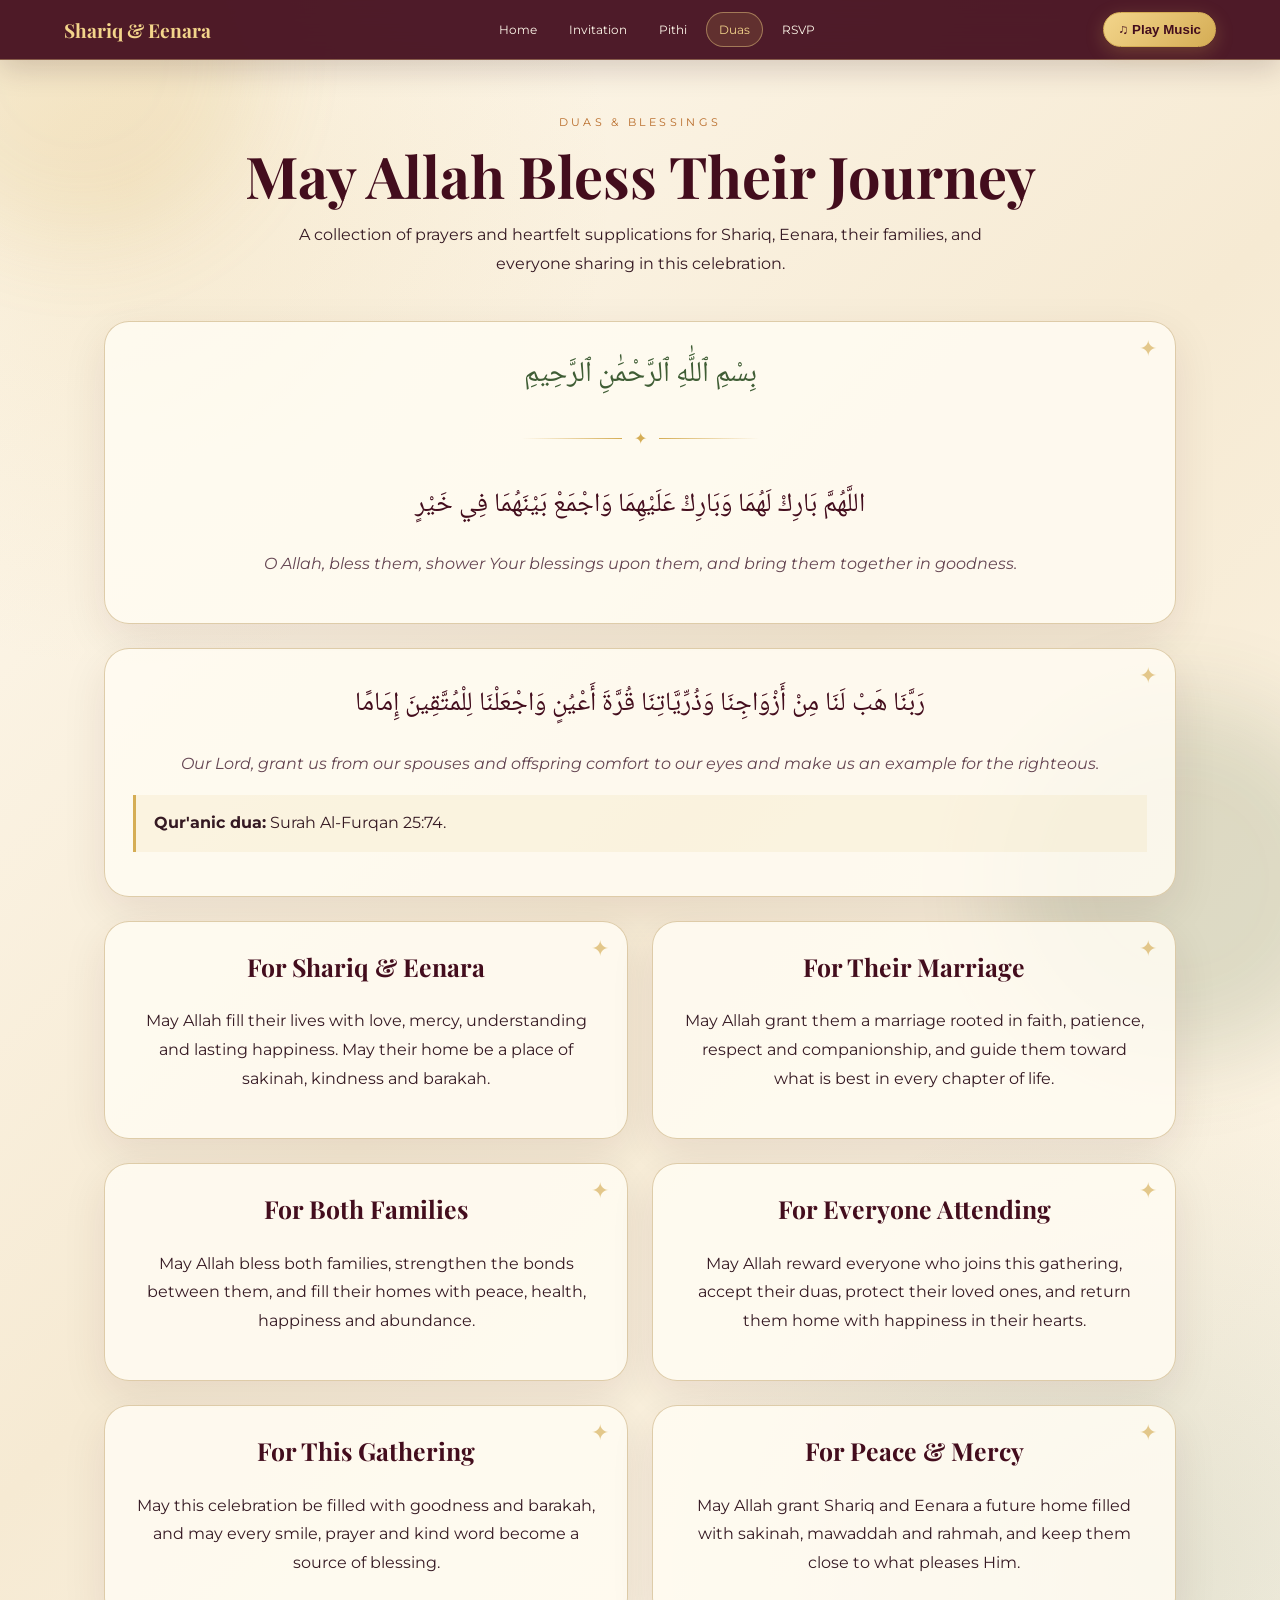
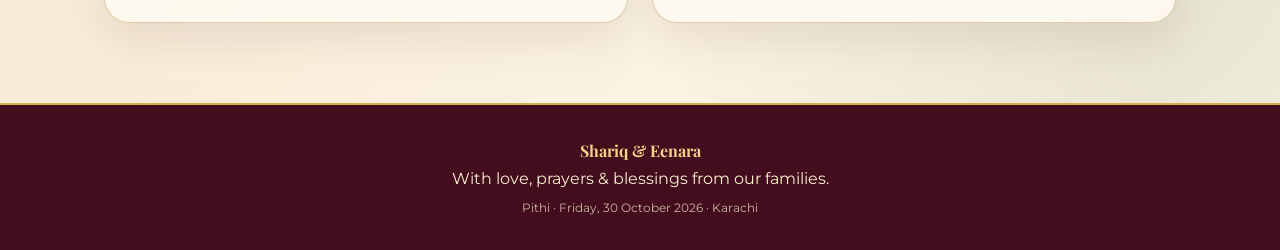
==== duas.html @ 4c94699b "Add files via upload" ====
<!doctype html>
<html lang="en"><head><meta charset="utf-8"><meta name="viewport" content="width=device-width,initial-scale=1">
<title>Duas & Blessings | Shariq & Eenara</title><meta name="description" content="Wedding invitation for Shariq & Eenara — Pithi, Friday 30 October 2026, Karachi.">
<link rel="stylesheet" href="styles.css"></head><body>
<header class="topbar">
  <a class="brand" href="index.html">Shariq & Eenara</a>
  <nav class="nav">
    <a href="index.html">Home</a><a href="story.html">Invitation</a><a href="event.html">Pithi</a>
    <a href="duas.html">Duas</a><a href="rsvp.html">RSVP</a>
  </nav>
  <div class="music-wrap"><button class="music-btn" type="button">♫ Play Music</button></div>
</header>
<div id="ytplayer" class="music-frame" aria-hidden="true"></div>
<main>
<div class="section-title"><div class="small">Duas & Blessings</div><h1>May Allah Bless Their Journey</h1>
<p>A collection of prayers and heartfelt supplications for Shariq, Eenara, their families, and everyone sharing in this celebration.</p></div>
<div class="card center">
 <div class="bismillah">بِسْمِ ٱللَّٰهِ ٱلرَّحْمَٰنِ ٱلرَّحِيمِ</div>
 <div class="divider">✦</div>
 <div class="arabic">اللَّهُمَّ بَارِكْ لَهُمَا وَبَارِكْ عَلَيْهِمَا وَاجْمَعْ بَيْنَهُمَا فِي خَيْرٍ</div>
 <p class="meaning">O Allah, bless them, shower Your blessings upon them, and bring them together in goodness.</p>
</div>
<div class="card center" style="margin-top:24px">
 <div class="arabic">رَبَّنَا هَبْ لَنَا مِنْ أَزْوَاجِنَا وَذُرِّيَّاتِنَا قُرَّةَ أَعْيُنٍ وَاجْعَلْنَا لِلْمُتَّقِينَ إِمَامًا</div>
 <p class="meaning">Our Lord, grant us from our spouses and offspring comfort to our eyes and make us an example for the righteous.</p>
 <p class="notice" style="text-align:left"><strong>Qur'anic dua:</strong> Surah Al-Furqan 25:74.</p>
</div>
<div class="grid" style="margin-top:24px">
 <div class="card center"><h3>For Shariq & Eenara</h3><p>May Allah fill their lives with love, mercy, understanding and lasting happiness. May their home be a place of sakinah, kindness and barakah.</p></div>
 <div class="card center"><h3>For Their Marriage</h3><p>May Allah grant them a marriage rooted in faith, patience, respect and companionship, and guide them toward what is best in every chapter of life.</p></div>
 <div class="card center"><h3>For Both Families</h3><p>May Allah bless both families, strengthen the bonds between them, and fill their homes with peace, health, happiness and abundance.</p></div>
 <div class="card center"><h3>For Everyone Attending</h3><p>May Allah reward everyone who joins this gathering, accept their duas, protect their loved ones, and return them home with happiness in their hearts.</p></div>
 <div class="card center"><h3>For This Gathering</h3><p>May this celebration be filled with goodness and barakah, and may every smile, prayer and kind word become a source of blessing.</p></div>
 <div class="card center"><h3>For Peace & Mercy</h3><p>May Allah grant Shariq and Eenara a future home filled with sakinah, mawaddah and rahmah, and keep them close to what pleases Him.</p></div>
</div>
</main>
<footer><div><strong>Shariq & Eenara</strong></div><div style="margin-top:8px">With love, prayers & blessings from our families.</div><div style="margin-top:12px;font-size:.75rem;opacity:.75">Pithi · Friday, 30 October 2026 · Karachi</div></footer>
<script src="script.js"></script></body></html>
---- styles.css ----
@import url('https://fonts.googleapis.com/css2?family=Cormorant+Garamond:wght@400;500;600;700&family=Playfair+Display:wght@500;600;700&family=Montserrat:wght@400;500;600&family=Noto+Naskh+Arabic:wght@400;600;700&display=swap');

:root{
  --maroon:#65152a; --burgundy:#430d1d; --mehndi:#3f5d35;
  --gold:#d5ad55; --gold2:#f3d58b; --cream:#fff8e9;
  --ivory:#f9f1df; --ink:#351923; --saffron:#b86b28;
}
*{box-sizing:border-box}
html{scroll-behavior:smooth}
body{
  margin:0; color:var(--ink); background:
  radial-gradient(circle at 10% 10%,rgba(213,173,85,.16),transparent 24%),
  radial-gradient(circle at 90% 85%,rgba(63,93,53,.13),transparent 25%),
  linear-gradient(135deg,#fffaf0,#f6ead3 48%,#fff9ed);
  font-family:Montserrat,Arial,sans-serif; min-height:100vh;
}
body:before,body:after{
  content:"";position:fixed;inset:auto;z-index:-1;pointer-events:none;
  width:360px;height:360px;border-radius:50%;filter:blur(45px);opacity:.15;
  background:var(--gold);animation:drift 13s ease-in-out infinite alternate;
}
body:before{top:-120px;left:-100px} body:after{bottom:-160px;right:-80px;background:var(--mehndi);animation-delay:-4s}
@keyframes drift{to{transform:translate(70px,35px) scale(1.12)}}

.topbar{
  position:sticky;top:0;z-index:50;display:flex;align-items:center;justify-content:space-between;
  padding:12px 5%;background:rgba(67,13,29,.94);backdrop-filter:blur(12px);
  border-bottom:1px solid rgba(243,213,139,.35);box-shadow:0 8px 30px rgba(43,10,19,.18)
}
.brand{color:var(--gold2);font-family:"Playfair Display",serif;font-size:1.2rem;font-weight:700;text-decoration:none}
.nav{display:flex;gap:6px;flex-wrap:wrap;justify-content:flex-end}
.nav a{
  color:#fff8ea;text-decoration:none;padding:9px 12px;border-radius:999px;font-size:.76rem;
  transition:.25s;border:1px solid transparent
}
.nav a:hover,.nav a.active{background:rgba(213,173,85,.14);border-color:rgba(243,213,139,.45);color:var(--gold2)}
.music-btn{
  border:1px solid var(--gold);background:linear-gradient(135deg,var(--gold2),var(--gold));
  color:var(--burgundy);font-weight:700;border-radius:999px;padding:9px 14px;cursor:pointer;
  box-shadow:0 5px 18px rgba(213,173,85,.25);white-space:nowrap
}
.music-wrap{display:flex;gap:8px;align-items:center}
.music-status{color:#ffeec0;font-size:.68rem;display:none}
.music-frame{position:fixed;width:1px;height:1px;left:-20px;bottom:-20px;opacity:.01;pointer-events:none}

main{padding:45px 5% 80px;max-width:1200px;margin:auto}
.hero{
  min-height:calc(100vh - 78px);display:grid;place-items:center;text-align:center;position:relative;overflow:hidden;
  padding:50px 10px;
}
.ornament{
  width:min(760px,96%);padding:55px 28px;position:relative;
  border:1px solid rgba(160,117,42,.6);border-radius:34px;
  background:rgba(255,250,239,.72);box-shadow:0 24px 70px rgba(70,18,30,.14);
  backdrop-filter:blur(8px);animation:rise 1.1s ease both
}
.ornament:before,.ornament:after{
  content:"";position:absolute;width:95px;height:95px;border:2px solid var(--gold);
  opacity:.65;transform:rotate(45deg);border-radius:18px
}
.ornament:before{top:-44px;left:-44px;border-right:0;border-bottom:0}
.ornament:after{bottom:-44px;right:-44px;border-left:0;border-top:0}
.bismillah{font-family:"Noto Naskh Arabic",serif;font-size:1.8rem;color:var(--mehndi);margin-bottom:15px}
.kicker{letter-spacing:.35em;text-transform:uppercase;color:var(--saffron);font-size:.72rem;font-weight:600}
.names{font-family:"Cormorant Garamond",serif;font-size:clamp(4rem,10vw,7.2rem);line-height:.75;color:var(--burgundy);margin:22px 0}
.names span{display:block;font-size:.52em;color:var(--gold);line-height:1.3;font-family:"Playfair Display",serif}
.subtitle{font-family:"Cormorant Garamond",serif;font-size:1.45rem;max-width:650px;margin:0 auto 24px}
.date-pill{display:inline-block;padding:11px 22px;border:1px solid var(--gold);border-radius:999px;color:var(--burgundy);background:#fffdf6;font-weight:600}
.photo{
  width:min(330px,72vw);aspect-ratio:3/4;object-fit:cover;object-position:center;border-radius:180px 180px 28px 28px;
  border:8px solid #fff8e9;outline:1px solid var(--gold);box-shadow:0 20px 55px rgba(67,13,29,.25);
  animation:float 5s ease-in-out infinite
}
.hero-photo{margin:32px auto 0;display:block}
@keyframes float{50%{transform:translateY(-9px)}}
@keyframes rise{from{opacity:0;transform:translateY(25px)}to{opacity:1;transform:none}}

.sparkles{position:absolute;inset:0;overflow:hidden;pointer-events:none}
.sparkles i{position:absolute;width:5px;height:5px;background:var(--gold2);border-radius:50%;box-shadow:0 0 13px var(--gold2);animation:twinkle 4s infinite}
.sparkles i:nth-child(1){left:8%;top:30%;animation-delay:-1s}.sparkles i:nth-child(2){left:86%;top:22%;animation-delay:-2s}
.sparkles i:nth-child(3){left:16%;top:75%;animation-delay:-3s}.sparkles i:nth-child(4){left:78%;top:78%;animation-delay:-1.5s}
.sparkles i:nth-child(5){left:50%;top:12%;animation-delay:-.5s}
@keyframes twinkle{50%{transform:scale(2);opacity:.35}100%{opacity:.9}}

.section-title{text-align:center;margin:10px auto 42px}
.section-title .small{color:var(--saffron);text-transform:uppercase;letter-spacing:.3em;font-size:.7rem}
.section-title h1,.section-title h2{font-family:"Playfair Display",serif;color:var(--burgundy);font-size:clamp(2.2rem,5vw,3.6rem);margin:8px 0}
.section-title p{max-width:700px;margin:auto;line-height:1.8}
.grid{display:grid;grid-template-columns:repeat(2,minmax(0,1fr));gap:24px}
.card{
  background:rgba(255,252,243,.85);border:1px solid rgba(160,117,42,.35);border-radius:25px;padding:28px;
  box-shadow:0 15px 45px rgba(65,16,29,.09);position:relative;overflow:hidden
}
.card:after{content:"✦";position:absolute;right:18px;top:12px;color:var(--gold);font-size:1.4rem;opacity:.65}
.card h3{font-family:"Playfair Display",serif;color:var(--burgundy);font-size:1.55rem;margin-top:0}
.card p{line-height:1.8}
.family-name{font-family:"Cormorant Garamond",serif;font-size:2rem;color:var(--mehndi)}
.arabic{font-family:"Noto Naskh Arabic",serif;font-size:1.65rem;line-height:2.15;color:var(--burgundy);direction:rtl;text-align:center}
.meaning{text-align:center;color:#654653;font-style:italic;line-height:1.8}
.center{text-align:center}
.divider{display:flex;align-items:center;gap:12px;justify-content:center;color:var(--gold);margin:30px 0}
.divider:before,.divider:after{content:"";height:1px;background:linear-gradient(90deg,transparent,var(--gold));width:100px}.divider:after{background:linear-gradient(90deg,var(--gold),transparent)}
.venue{font-family:"Cormorant Garamond",serif;font-size:2rem;color:var(--burgundy)}
.btn{
 display:inline-block;text-decoration:none;border-radius:999px;padding:13px 21px;margin:7px 4px;
 background:var(--burgundy);color:#fff7e8;border:1px solid var(--burgundy);font-weight:600;transition:.25s
}
.btn:hover{transform:translateY(-2px);box-shadow:0 10px 24px rgba(67,13,29,.2)}
.btn.alt{background:transparent;color:var(--burgundy);border-color:var(--gold)}
.countdown{display:grid;grid-template-columns:repeat(4,1fr);gap:12px;max-width:700px;margin:28px auto}
.time-box{background:var(--burgundy);color:#fff7e7;border-radius:18px;padding:17px 8px;border:1px solid var(--gold);box-shadow:0 10px 25px rgba(67,13,29,.13)}
.time-box strong{font-family:"Playfair Display",serif;font-size:2rem;display:block;color:var(--gold2)}
.time-box span{font-size:.62rem;letter-spacing:.15em;text-transform:uppercase}
.notice{padding:14px 18px;border-left:3px solid var(--gold);background:rgba(213,173,85,.09);line-height:1.7}
footer{background:var(--burgundy);color:#fcefd0;text-align:center;padding:35px 5%;border-top:2px solid var(--gold)}
footer strong{font-family:"Playfair Display",serif;color:var(--gold2)}
@media(max-width:800px){
 .topbar{align-items:flex-start;gap:10px}.nav{display:none}.topbar:focus-within .nav,.topbar:hover .nav{display:flex}
 .music-status{display:none}.grid{grid-template-columns:1fr}.countdown{grid-template-columns:repeat(2,1fr)}
 .ornament{padding:42px 18px}.names{font-size:4.2rem}.photo{width:min(290px,78vw)}
 main{padding-top:35px}
}
@media(max-width:480px){
 .brand{font-size:1rem}.music-btn{padding:8px 10px;font-size:.7rem}.topbar{padding:10px 3%}
 .names{font-size:3.6rem}.subtitle{font-size:1.25rem}.arabic{font-size:1.42rem}
}

.contact-number{font-family:"Playfair Display",serif;font-size:1.35rem;color:var(--burgundy);margin:8px 0 4px;font-weight:600}
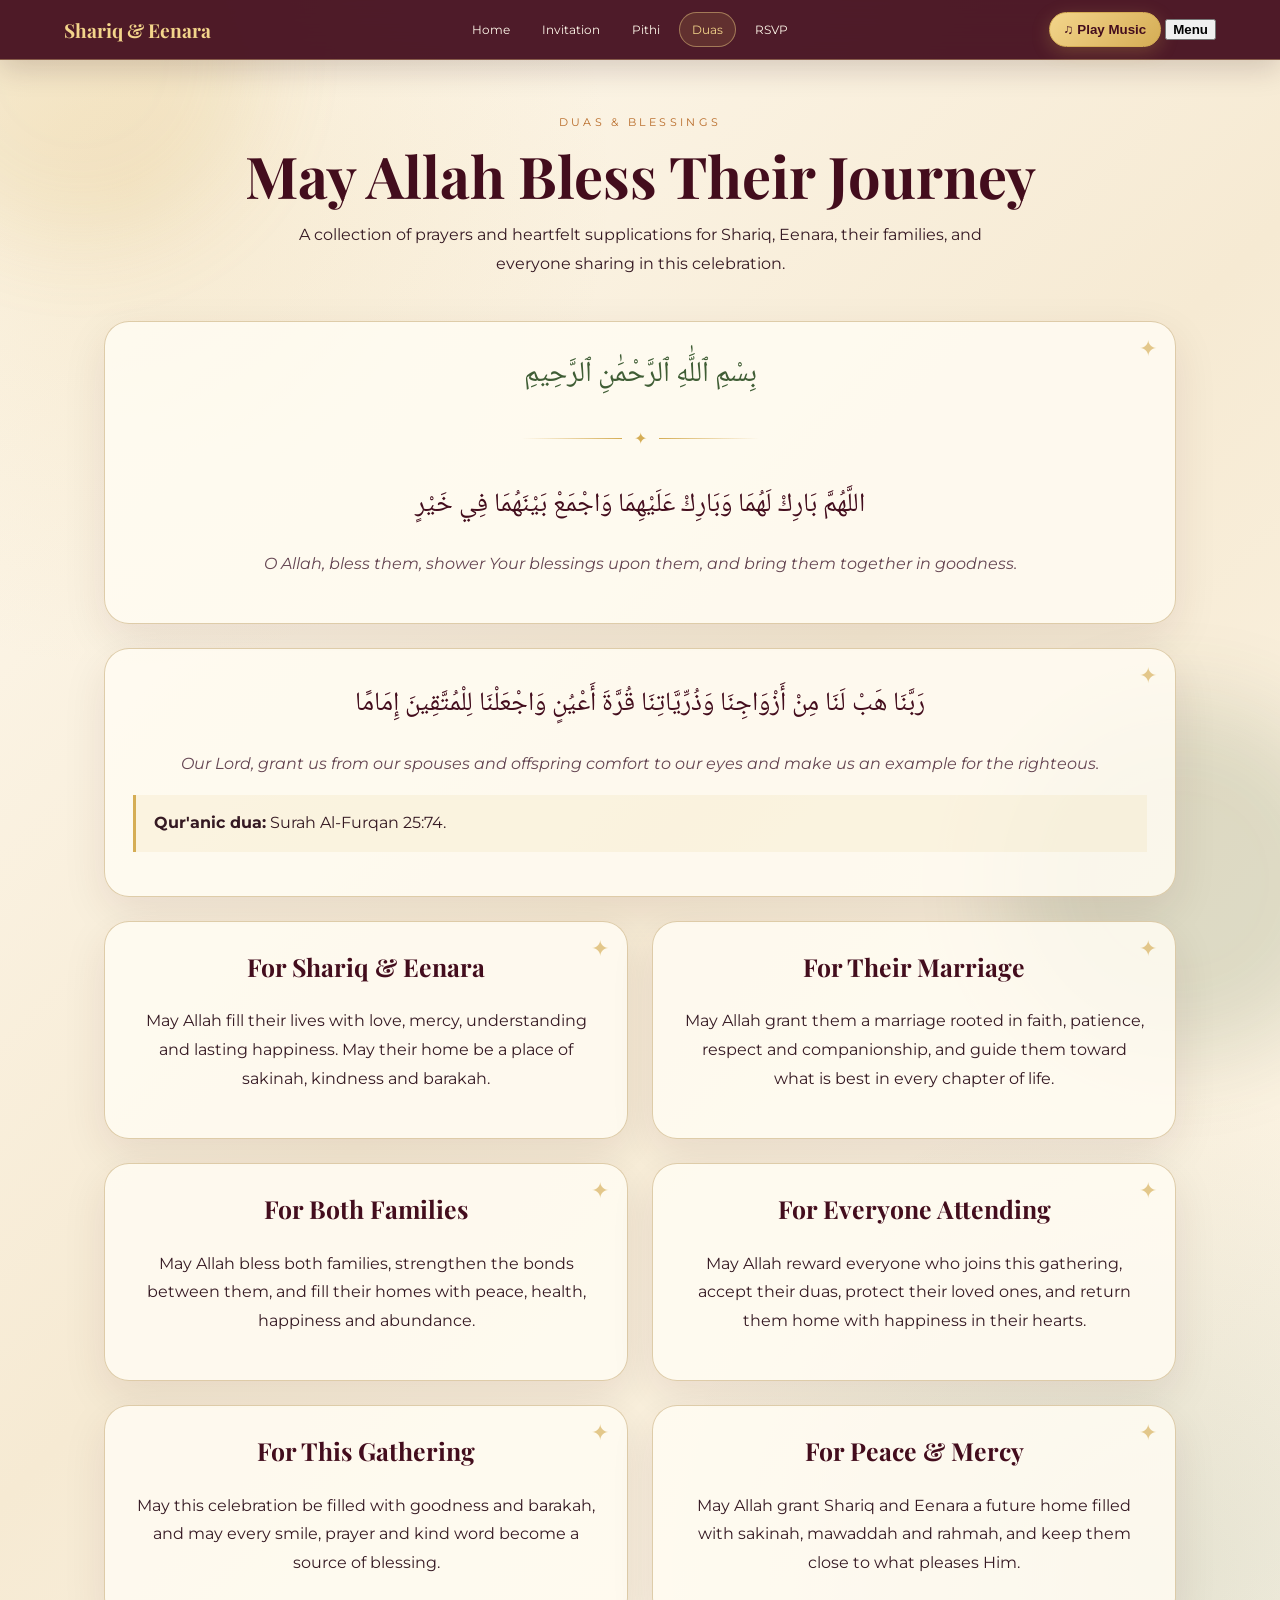
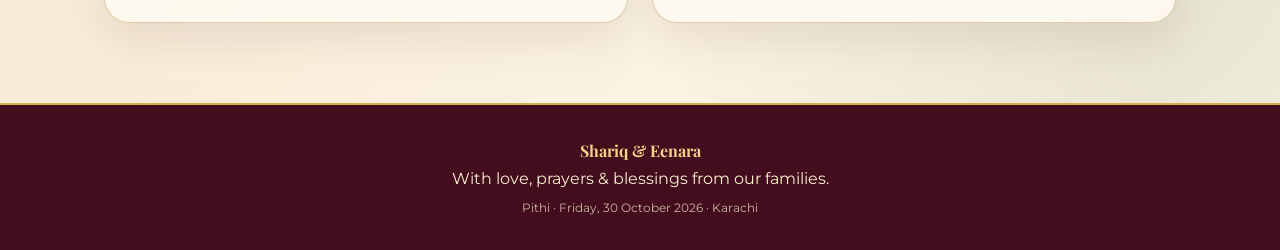
==== commit 9fd2365f: "Update duas.html" ====
--- a/duas.html
+++ b/duas.html
@@ -3,12 +3,38 @@
 <title>Duas & Blessings | Shariq & Eenara</title><meta name="description" content="Wedding invitation for Shariq & Eenara — Pithi, Friday 30 October 2026, Karachi.">
 <link rel="stylesheet" href="styles.css"></head><body>
 <header class="topbar">
-  <a class="brand" href="index.html">Shariq & Eenara</a>
-  <nav class="nav">
-    <a href="index.html">Home</a><a href="story.html">Invitation</a><a href="event.html">Pithi</a>
-    <a href="duas.html">Duas</a><a href="rsvp.html">RSVP</a>
+  <a class="brand" href="index.html">
+    Shariq & Eenara
+  </a>
+
+  <nav class="nav" id="siteNav">
+    <a href="index.html">Home</a>
+    <a href="story.html">Invitation</a>
+    <a href="event.html">Pithi</a>
+    <a href="duas.html">Duas</a>
+    <a href="rsvp.html">RSVP</a>
   </nav>
-  <div class="music-wrap"><button class="music-btn" type="button">♫ Play Music</button></div>
+
+  <div class="header-actions">
+
+    <button class="music-btn" type="button">
+      ♫ Play Music
+    </button>
+
+    <button 
+      class="menu-btn"
+      type="button"
+      aria-label="Open navigation menu"
+      aria-expanded="false"
+      aria-controls="siteNav"
+    >
+      <span></span>
+      <span></span>
+      <span></span>
+      <b>Menu</b>
+    </button>
+
+  </div>
 </header>
 <div id="ytplayer" class="music-frame" aria-hidden="true"></div>
 <main>
@@ -35,4 +61,4 @@
 </div>
 </main>
 <footer><div><strong>Shariq & Eenara</strong></div><div style="margin-top:8px">With love, prayers & blessings from our families.</div><div style="margin-top:12px;font-size:.75rem;opacity:.75">Pithi · Friday, 30 October 2026 · Karachi</div></footer>
-<script src="script.js"></script></body></html>+<script src="script.js"></script></body></html>
